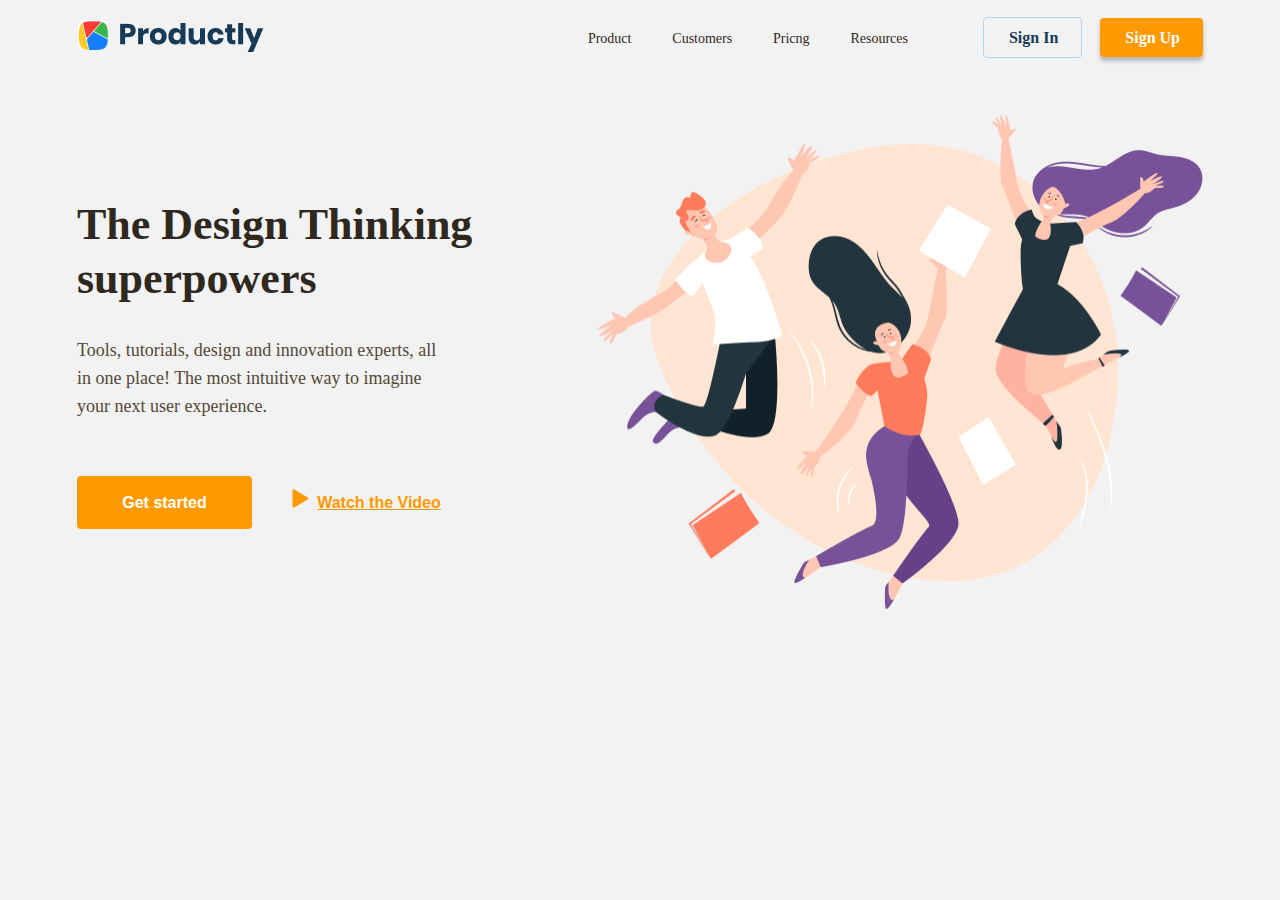
==== productly/index.html @ d5a07371 "added homework-8" ====
<!DOCTYPE html>
<html lang="en">

<head>
    <meta charset="UTF-8" />
    <meta http-equiv="X-UA-Compatible" content="IE=edge" />
    <meta name="viewport" content="width=device-width, initial-scale=1.0" />
    <title>Productly</title>

    <link rel="stylesheet" href="css/style.css" />
</head>

<body>
    <header class="header">
        <div class="container">
            <a href="#">
                <img class="logo" src="img/logo.png" alt="logo" width="187px" height="32px" />
            </a>
            <nav class="menu">
                <ul>
                    <li>
                        <a href="#">Product</a>
                    </li>
                    <li>
                        <a href="#">Customers</a>
                    </li>
                    <li>
                        <a href="#">Pricng</a>
                    </li>
                    <li>
                        <a href="#">Resources</a>
                    </li>
                </ul>
                <div class="sign">
                    <a href="#">Sign In</a>
                    <a href="#">Sign Up</a>
                </div>
            </nav>
        </div>
    </header>
    <main>
        <section class="hero">
            <div class="container">
                <div class="hero-text">
                    <h1>The Design Thinking superpowers</h1>
                    <p>
                        Tools, tutorials, design and innovation experts, all <br /> in one place! The most intuitive way to imagine <br /> your next user experience.
                    </p>
                    <button type="button" class="get-started">Get started</button>
                    <button type="button" class="watch-video">Watch the Video</button>
                </div>
                <div class="hero-illustration">
                    <img src="img/hero-illustration.png" alt="hero-illustration" width="605" height="495" />
                </div>
            </div>
        </section>
    </main>
</body>

</html>
---- productly/css/style.css ----
* {
    margin: 0;
    padding: 0;
    box-sizing: border-box;
    line-height: 1;
    background-color: #f2f2f2;
}

.container {
    max-width: 1126px;
    margin: 0 auto;
}

.header {
    position: relative;
    padding-top: 20px;
    margin-bottom: 30px;
}

.header .container {
    display: flex;
    justify-content: space-between;
    align-items: center;
}

.menu ul {
    min-width: 350px;
    position: absolute;
    display: flex;
    justify-content: space-between;
    align-items: center;
    list-style: none;
}

.menu li {
    margin-right: 30px;
}

.menu li a {
    font-weight: 400;
    font-size: 14px;
    color: #2f281e;
    text-decoration: none;
}

.sign {
    margin-left: 395px;
}

.sign a {
    text-decoration: none;
    font-weight: 600;
    font-size: 16px;
    padding: 11px 23px 11px 25px;
}

.sign a:first-child {
    width: 102px;
    height: 46px;
    color: #173a56;
    border: 1px solid #BCD0E5;
    border-radius: 4px;
    margin-right: 14px;
}

.sign a:last-child {
    width: 110px;
    height: 46px;
    color: #ffffff;
    background: #ff9900;
    box-shadow: 0px 4px 4px rgba(0, 0, 0, 0.25);
    border-radius: 4px;
    border: none;
}

.hero .container {
    display: flex;
    flex-direction: row;
    justify-content: space-between;
}

.hero-text {
    padding-top: 113px;
}

.hero-text h1 {
    width: 518px;
    height: 108px;
    margin-right: 3px;
    margin-bottom: 30px;
    font-weight: 700;
    font-size: 44px;
    line-height: 54px;
    color: #2f281e;
}

.hero-text p {
    width: 458px;
    height: 95px;
    font-weight: 400;
    font-size: 18px;
    line-height: 28px;
    color: #544837;
    margin-bottom: 45px;
    margin-right: 63px;
}

.hero .get-started {
    width: 175px;
    height: 53px;
    background: #ff9900;
    border-radius: 4px;
    border: none;
    font-weight: 700;
    font-size: 16px;
    color: #ffffff;
    margin-right: 30px;
}

.hero-text .watch-video {
    width: 161px;
    height: 23px;
    font-weight: 600;
    font-size: 16px;
    text-decoration-line: underline;
    color: #ff9900;
    border: none;
}

.hero-text .watch-video:before {
    content: url("../img/play.png");
    width: 20px;
    height: 17px;
    margin-right: 8px;
}

.hero-illustration {
    padding-top: 30px;
    padding-bottom: 111px;
}
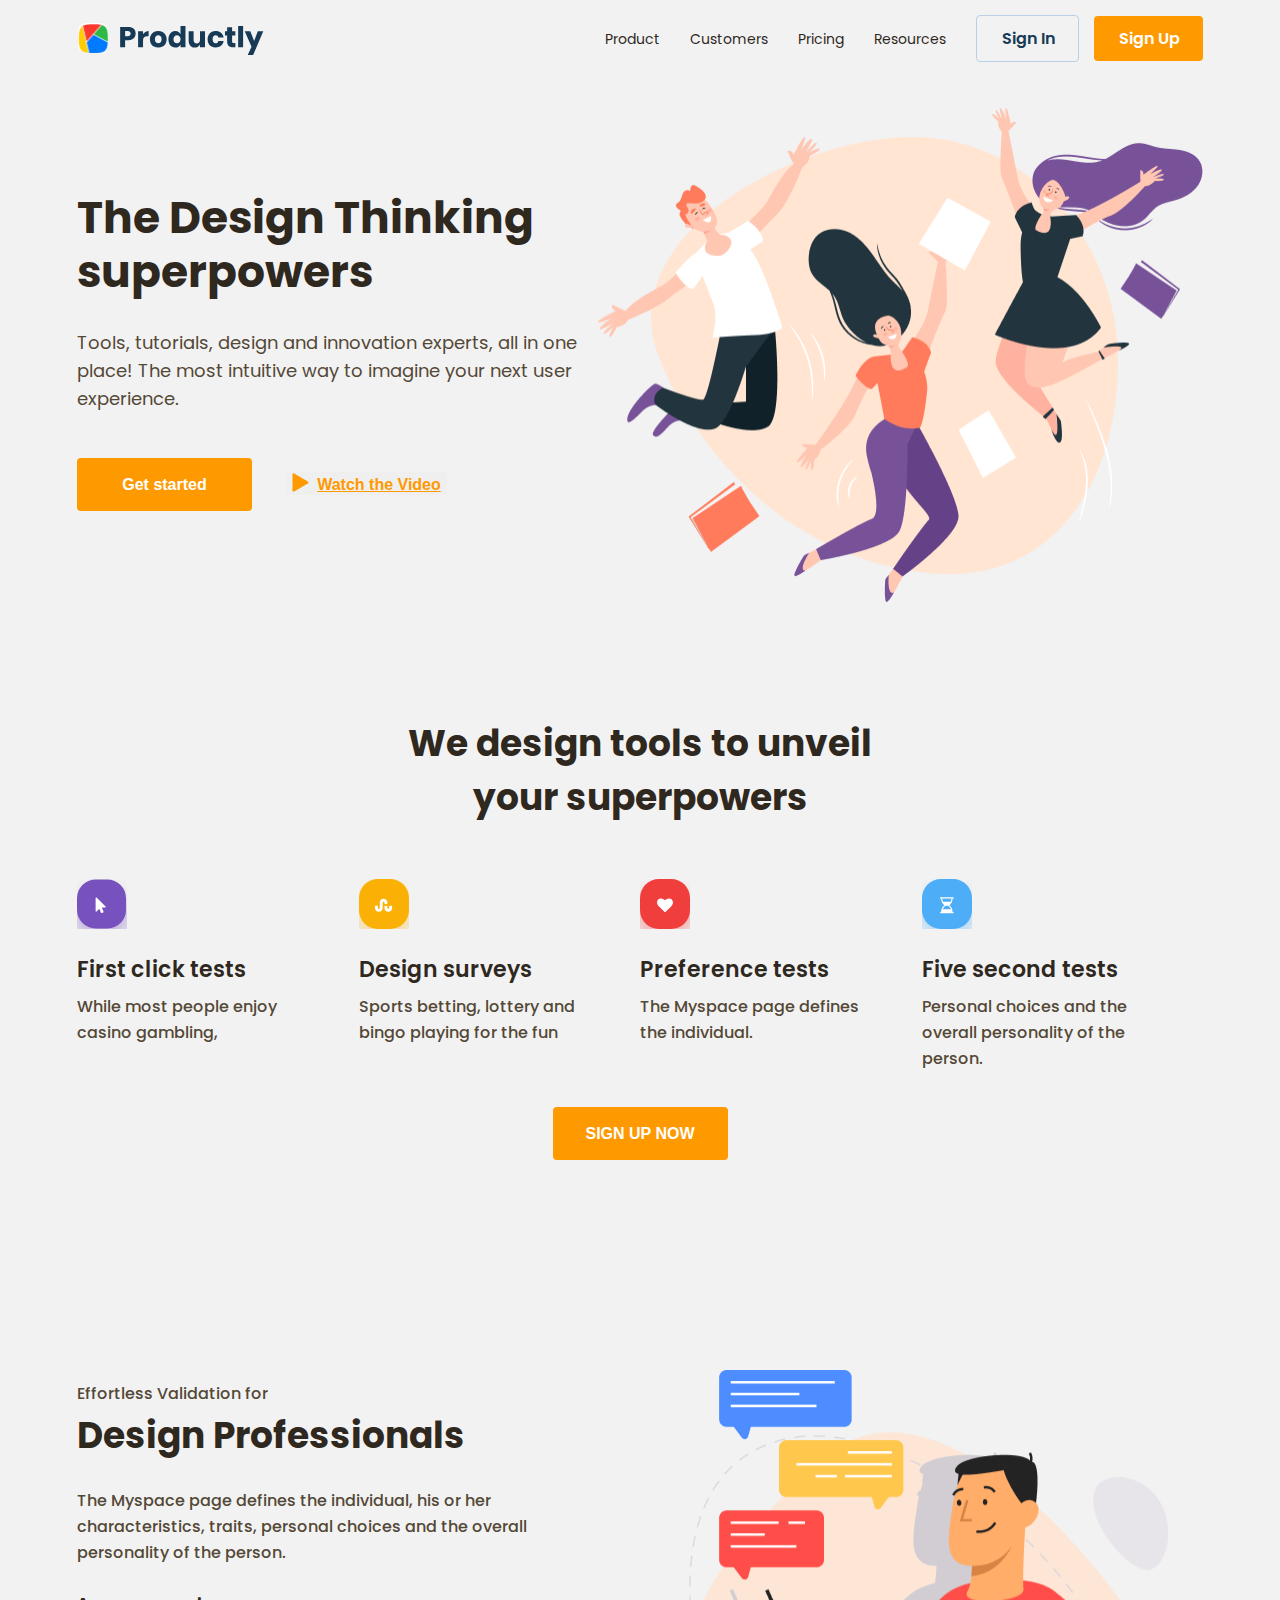
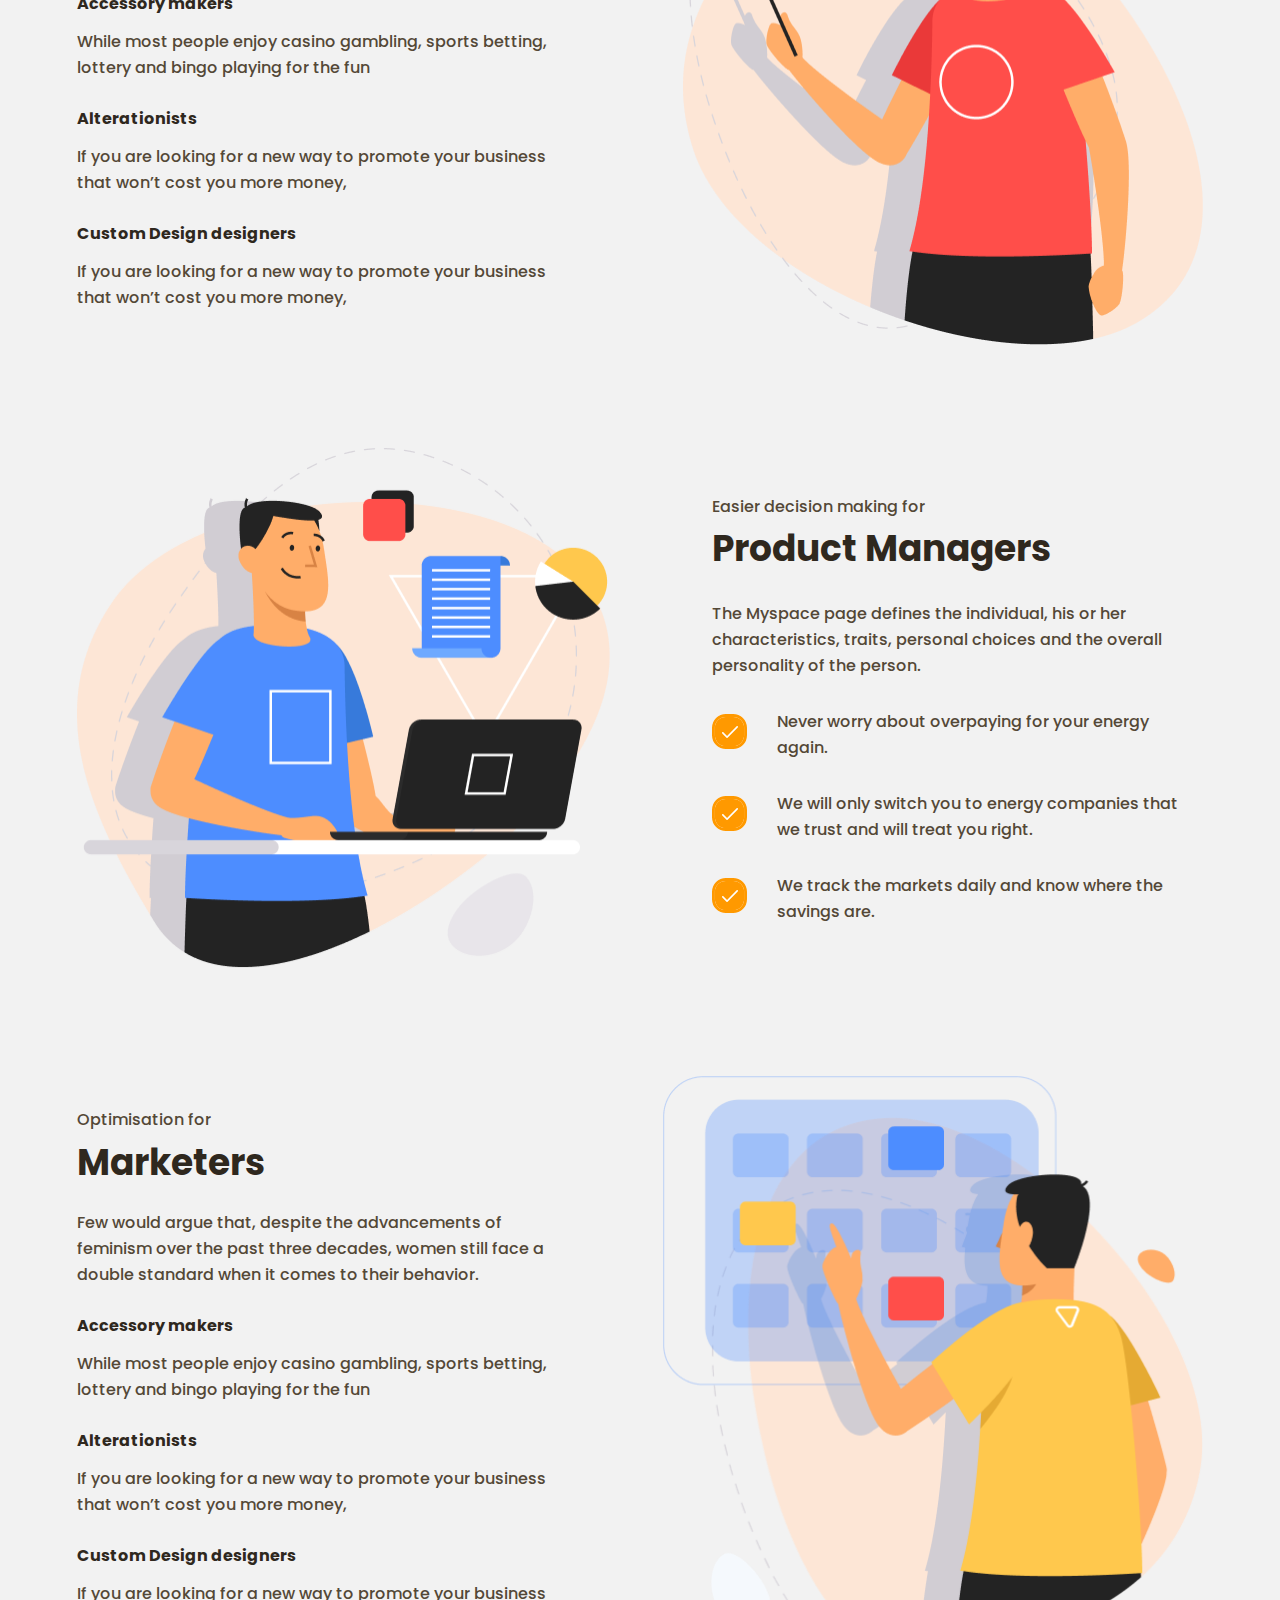
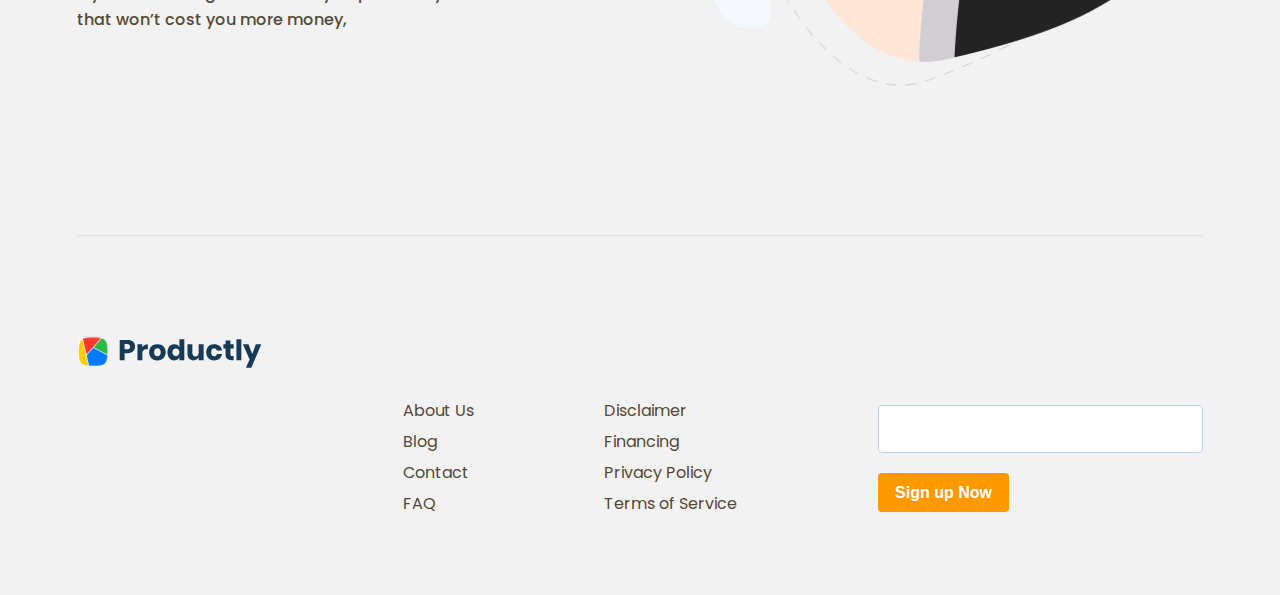
==== commit b5bc8368: "add scss, mobile first for productly" ====
--- a/productly/index.html
+++ b/productly/index.html
@@ -2,21 +2,32 @@
 <html lang="en">
 
 <head>
-    <meta charset="UTF-8" />
-    <meta http-equiv="X-UA-Compatible" content="IE=edge" />
-    <meta name="viewport" content="width=device-width, initial-scale=1.0" />
+    <meta charset="UTF-8">
+    <meta http-equiv="X-UA-Compatible" content="IE=edge">
+    <meta name="viewport" content="width=device-width, initial-scale=1.0">
     <title>Productly</title>
-
-    <link rel="stylesheet" href="css/style.css" />
+    <link rel="stylesheet" href="css/reset.css">
+    <link rel="preconnect" href="https://fonts.googleapis.com">
+    <link rel="preconnect" href="https://fonts.gstatic.com" crossorigin>
+    <link href="https://fonts.googleapis.com/css2?family=Poppins:wght@400;500;700&display=swap" rel="stylesheet">
+    <link rel="stylesheet" href="css/style.css">
 </head>
 
 <body>
     <header class="header">
         <div class="container">
             <a href="#">
-                <img class="logo" src="img/logo.png" alt="logo" width="187px" height="32px" />
+                <img class="header__logo" src="img/logo.svg" alt="logo" width="187px" height="32px">
             </a>
-            <nav class="menu">
+            <nav class="header__menu">
+                <button class="button-menu" type="button">
+                    <svg class="icon icon-menu" width="30" height="30">
+                      <use xlink:href="img/sprite.svg#icon-menu"></use>
+                    </svg>
+                    <svg class="icon icon-close" width="30" height="30">
+                      <use xlink:href="img/sprite.svg#icon-close"></use>
+                    </svg>
+                  </button>
                 <ul>
                     <li>
                         <a href="#">Product</a>
@@ -25,36 +36,196 @@
                         <a href="#">Customers</a>
                     </li>
                     <li>
-                        <a href="#">Pricng</a>
+                        <a href="#">Pricing</a>
                     </li>
                     <li>
                         <a href="#">Resources</a>
                     </li>
+                    <li>
+                        <a class="sign-in" href="#">Sign In</a>
+                    </li>
+                    <li>
+                        <a class="sign-up" href="#">Sign Up</a>
+                    </li>
                 </ul>
-                <div class="sign">
-                    <a href="#">Sign In</a>
-                    <a href="#">Sign Up</a>
-                </div>
             </nav>
         </div>
     </header>
     <main>
         <section class="hero">
             <div class="container">
-                <div class="hero-text">
+                <div class="hero__text">
                     <h1>The Design Thinking superpowers</h1>
                     <p>
-                        Tools, tutorials, design and innovation experts, all <br /> in one place! The most intuitive way to imagine <br /> your next user experience.
+                        Tools, tutorials, design and innovation experts, all in one place! The most intuitive way to imagine your next user experience.
                     </p>
                     <button type="button" class="get-started">Get started</button>
                     <button type="button" class="watch-video">Watch the Video</button>
                 </div>
-                <div class="hero-illustration">
-                    <img src="img/hero-illustration.png" alt="hero-illustration" width="605" height="495" />
+                <div class="hero__illustration">
+                    <img src="img/hero-illustration.png" alt="hero-illustration">
+                </div>
+            </div>
+        </section>
+        <section class="tools">
+            <div class="container">
+                <h2>We design tools to unveil your superpowers</h2>
+                <ul>
+                    <li>
+                        <svg class="icon" width="50" height="50">
+                            <use xlink:href="img/sprite.svg#click"></use>
+                        </svg>
+                        <h5>First click tests</h5>
+                        <p>While most people enjoy casino gambling,</p>
+                    </li>
+                    <li>
+                        <svg class="icon" width="50" height="50">
+                            <use xlink:href="img/sprite.svg#wave"></use>
+                        </svg>
+                        <h5>Design surveys</h5>
+                        <p>Sports betting, lottery and bingo playing for the fun</p>
+                    </li>
+                    <li>
+                        <svg class="icon" width="50" height="50">
+                            <use xlink:href="img/sprite.svg#heart"></use>
+                        </svg>
+                        <h5>Preference tests</h5>
+                        <p>The Myspace page defines the individual.</p>
+                    </li>
+                    <li>
+                        <svg class="icon" width="50" height="50">
+                            <use xlink:href="img/sprite.svg#time"></use>
+                        </svg>
+                        <h5>Five second tests</h5>
+                        <p>Personal choices and the overall personality of the person.</p>
+                    </li>
+                </ul>
+                <button type="button">sign up now</button>
+            </div>
+        </section>
+        <section class="design-proffesional">
+            <div class="container">
+                <div class="design-proffesional__text">
+                    <p>Effortless Validation for</p>
+                    <h2>Design Professionals</h2>
+                    <p>The Myspace page defines the individual, his or her characteristics, traits, personal choices and the overall personality of the person.</p>
+                    <h6>Accessory makers</h6>
+                    <p>While most people enjoy casino gambling, sports betting, lottery and bingo playing for the fun</p>
+                    <h6>Alterationists</h6>
+                    <p>If you are looking for a new way to promote your business that won’t cost you more money,</p>
+                    <h6>Custom Design designers</h6>
+                    <p>If you are looking for a new way to promote your business that won’t cost you more money,</p>
+                </div>
+                <div class="design-proffesional__image">
+                    <img src="img/design-proffesional.png" alt="design proffesional">
+                </div>
+            </div>
+        </section>
+        <section class="product-manager">
+            <div class="container">
+                <div class="product-manager__image">
+                    <img src="img/product-manager.png" alt="product manager">
+                </div>
+                <div class="product-manager__wrapper">
+                    <div class="product-manager__text">
+                        <p>Easier decision making for</p>
+                        <h2>Product Managers</h2>
+                        <p>The Myspace page defines the individual, his or her characteristics, traits, personal choices and the overall personality of the person. </p>
+                    </div>
+                    <div class="product-manager__list">
+                        <ul>
+                            <li>
+                                <svg class="icon" width="35" height="35">
+                                    <use xlink:href="img/sprite.svg#icon-yes"></use>
+                                </svg>
+                                <p>Never worry about overpaying for your energy again.</p>
+                            </li>
+                            <li>
+                                <svg class="icon" width="35" height="35">
+                                    <use xlink:href="img/sprite.svg#icon-yes"></use>
+                                </svg>
+                                <p>We will only switch you to energy companies that we trust and will treat you right.</p>
+                            </li>
+                            <li>
+                                <svg class="icon" width="35" height="35">
+                                    <use xlink:href="img/sprite.svg#icon-yes"></use>
+                                </svg>
+                                <p>We track the markets daily and know where the savings are.</p>
+                            </li>
+                        </ul>
+                    </div>
+                </div>
+            </div>
+        </section>
+        <section class="marketers">
+            <div class="container">
+                <div class="marketers__text">
+                    <p>Optimisation for</p>
+                    <h2>Marketers</h2>
+                    <p>Few would argue that, despite the advancements of feminism over the past three decades, women still face a double standard when it comes to their behavior.</p>
+                    <h6>Accessory makers</h6>
+                    <p>While most people enjoy casino gambling, sports betting, lottery and bingo playing for the fun</p>
+                    <h6>Alterationists</h6>
+                    <p>If you are looking for a new way to promote your business that won’t cost you more money,</p>
+                    <h6>Custom Design designers</h6>
+                    <p>If you are looking for a new way to promote your business that won’t cost you more money,</p>
+                </div>
+                <div class="marketers__image">
+                    <img src="img/marketers.png" alt="marketers image">
                 </div>
             </div>
         </section>
     </main>
+    <footer class="footer">
+        <div class="container">
+            <a href="#" class="footer__logo">
+                <img src="img/logo.svg" alt="logo productly" width="185" height="32">
+            </a>
+            <div class="footer__wrapper">
+                <div class="footer__quick-links">
+                    <ul>
+                        <li>
+                            <a href="#">About Us</a>
+                        </li>
+                        <li>
+                            <a href="#">Blog</a>
+                        </li>
+                        <li>
+                            <a href="#">Contact</a>
+                        </li>
+                        <li>
+                            <a href="#">FAQ</a>
+                        </li>
+                    </ul>
+                </div>
+                <div class="footer__legal-stuff">
+                    <ul>
+                        <li>
+                            <a href="#">Disclaimer</a>
+                        </li>
+                        <li>
+                            <a href="#">Financing</a>
+                        </li>
+                        <li>
+                            <a href="#">Privacy Policy</a>
+                        </li>
+                        <li>
+                            <a href="#">Terms of Service</a>
+                        </li>
+                    </ul>
+                </div>
+            </div>
+            <div class="footer__last-sign">
+                <form>
+                    <label>
+                    <input type="email">
+                    </label>
+                    <button type="submit">Sign up Now</button>
+                </form>
+            </div>
+        </div>
+    </footer>
+    <script src="js/script.js"></script>
 </body>
 
 </html>--- a/productly/css/style.css
+++ b/productly/css/style.css
@@ -3,109 +3,147 @@
     padding: 0;
     box-sizing: border-box;
     line-height: 1;
+}
+
+body {
     background-color: #f2f2f2;
+    font-family: "Poppins", sans-serif;
 }
 
 .container {
     max-width: 1126px;
     margin: 0 auto;
+    padding: 0 10px;
 }
 
 .header {
-    position: relative;
-    padding-top: 20px;
-    margin-bottom: 30px;
+    padding-bottom: 50px;
+    background-color: #f2f2f2;
 }
 
 .header .container {
+    min-height: 78px;
     display: flex;
     justify-content: space-between;
     align-items: center;
 }
 
-.menu ul {
-    min-width: 350px;
-    position: absolute;
-    display: flex;
-    justify-content: space-between;
+.header__logo {
+    display: flex;
+}
+
+.header__menu {
+    display: flex;
+}
+
+.header__menu .button-menu {
+    position: relative;
+    z-index: 20;
+    border: none;
+    background-color: transparent;
+    cursor: pointer;
+}
+
+.header__menu .button-menu svg {
+    fill: #ff9900;
+}
+
+.header__menu .button-menu svg.icon-close {
+    display: none;
+    fill: #fff;
+}
+
+.header__menu>ul {
+    position: fixed;
+    top: 0;
+    bottom: 0;
+    left: 0;
+    right: 0;
+    z-index: 10;
+    display: flex;
+    flex-direction: column;
+    justify-content: center;
     align-items: center;
-    list-style: none;
-}
-
-.menu li {
-    margin-right: 30px;
-}
-
-.menu li a {
+    transform: translateX(-100%);
+    background-color: #ff9900;
+    padding: 30px 15px;
+    transition-property: transform;
+    transition-duration: 0.5s;
+}
+
+.header__menu>ul li .sign-in {
+    font-size: 26px;
+    padding: 3px 8px;
+    color: #fff;
+}
+
+.header__menu>ul li .sign-up {
+    font-size: 26px;
+    padding: 3px 8px;
+    color: #000;
+}
+
+.header__menu>ul li:not(:last-child) {
+    margin-bottom: 20px;
+}
+
+.header__menu>ul li a {
+    font-size: 24px;
+    text-align: center;
+    text-decoration: none;
+}
+
+.header__menu--active .button-menu {
+    position: fixed;
+    top: 23px;
+    right: 11px;
+}
+
+.header__menu--active .button-menu svg.icon-menu {
+    display: none;
+}
+
+.header__menu--active .button-menu svg.icon-close {
+    display: block;
+}
+
+.header__menu--active>ul {
+    display: flex;
+    transform: translateX(0);
+}
+
+main .hero {
+    padding-bottom: 100px;
+}
+
+main .hero .container {
+    display: flex;
+    flex-direction: column;
+}
+
+main .hero__text {
+    text-align: center;
+    margin-bottom: 35px;
+}
+
+main .hero__text h1 {
+    margin-bottom: 25px;
+    font-weight: 700;
+    font-size: 26px;
+    line-height: 40px;
+    color: #2f281e;
+}
+
+main .hero__text p {
     font-weight: 400;
-    font-size: 14px;
-    color: #2f281e;
-    text-decoration: none;
-}
-
-.sign {
-    margin-left: 395px;
-}
-
-.sign a {
-    text-decoration: none;
-    font-weight: 600;
     font-size: 16px;
-    padding: 11px 23px 11px 25px;
-}
-
-.sign a:first-child {
-    width: 102px;
-    height: 46px;
-    color: #173a56;
-    border: 1px solid #BCD0E5;
-    border-radius: 4px;
-    margin-right: 14px;
-}
-
-.sign a:last-child {
-    width: 110px;
-    height: 46px;
-    color: #ffffff;
-    background: #ff9900;
-    box-shadow: 0px 4px 4px rgba(0, 0, 0, 0.25);
-    border-radius: 4px;
-    border: none;
-}
-
-.hero .container {
-    display: flex;
-    flex-direction: row;
-    justify-content: space-between;
-}
-
-.hero-text {
-    padding-top: 113px;
-}
-
-.hero-text h1 {
-    width: 518px;
-    height: 108px;
-    margin-right: 3px;
-    margin-bottom: 30px;
-    font-weight: 700;
-    font-size: 44px;
-    line-height: 54px;
-    color: #2f281e;
-}
-
-.hero-text p {
-    width: 458px;
-    height: 95px;
-    font-weight: 400;
-    font-size: 18px;
-    line-height: 28px;
-    color: #544837;
-    margin-bottom: 45px;
-    margin-right: 63px;
-}
-
-.hero .get-started {
+    text-align: justify;
+    line-height: 20px;
+    color: #544837;
+    margin-bottom: 35px;
+}
+
+main .hero__text .get-started {
     width: 175px;
     height: 53px;
     background: #ff9900;
@@ -113,11 +151,12 @@
     border: none;
     font-weight: 700;
     font-size: 16px;
-    color: #ffffff;
-    margin-right: 30px;
-}
-
-.hero-text .watch-video {
+    color: #fff;
+    cursor: pointer;
+    margin-bottom: 20px;
+}
+
+main .hero__text .watch-video {
     width: 161px;
     height: 23px;
     font-weight: 600;
@@ -125,16 +164,574 @@
     text-decoration-line: underline;
     color: #ff9900;
     border: none;
-}
-
-.hero-text .watch-video:before {
-    content: url("../img/play.png");
+    cursor: pointer;
+}
+
+main .hero__text .watch-video:before {
+    content: "" url("../img/play.png") "";
     width: 20px;
     height: 17px;
     margin-right: 8px;
-}
-
-.hero-illustration {
-    padding-top: 30px;
-    padding-bottom: 111px;
-}
+    vertical-align: -2px;
+}
+
+main .hero__illustration img {
+    max-width: 100%;
+}
+
+main .tools {
+    padding-bottom: 100px;
+}
+
+main .tools .container {
+    display: flex;
+    flex-direction: column;
+    justify-content: center;
+    align-items: center;
+}
+
+main .tools h2 {
+    font-weight: 700;
+    font-size: 22px;
+    text-align: center;
+    color: #2f281e;
+    margin-bottom: 25px;
+}
+
+main .tools ul {
+    list-style: none;
+    margin-bottom: 35px;
+}
+
+main .tools ul li {
+    display: flex;
+    flex-direction: column;
+    align-items: center;
+}
+
+main .tools ul li:not(:last-child) {
+    margin-bottom: 20px;
+}
+
+main .tools ul li .icon {
+    margin-bottom: 10px;
+}
+
+main .tools ul li h5 {
+    font-weight: 600;
+    font-size: 18px;
+    color: #2f281e;
+    margin-bottom: 10px;
+}
+
+main .tools ul li p {
+    text-align: center;
+    font-weight: 500;
+    font-size: 15px;
+    color: #544837;
+}
+
+main .tools button {
+    text-transform: uppercase;
+    min-width: 175px;
+    min-height: 53px;
+    font-weight: 700;
+    font-size: 14px;
+    color: #fff;
+    background: #ff9900;
+    border-radius: 4px;
+    border: none;
+    cursor: pointer;
+}
+
+main .design-proffesional {
+    padding-bottom: 100px;
+}
+
+main .design-proffesional .container {
+    display: flex;
+    flex-direction: column;
+    justify-content: center;
+    align-items: center;
+}
+
+main .design-proffesional__text {
+    margin-bottom: 35px;
+}
+
+main .design-proffesional__text h2 {
+    font-weight: 700;
+    font-size: 22px;
+    color: #2f281e;
+    margin-bottom: 25px;
+    text-align: center;
+}
+
+main .design-proffesional__text p {
+    font-weight: 500;
+    font-size: 14px;
+    line-height: 16px;
+    color: #544837;
+    margin-bottom: 20px;
+}
+
+main .design-proffesional__text p:first-child {
+    font-weight: 500;
+    font-size: 10px;
+    color: #544837;
+    margin-bottom: 3px;
+}
+
+main .design-proffesional__text h6 {
+    text-align: center;
+    font-weight: 700;
+    font-size: 16px;
+    color: #2f281e;
+    margin-bottom: 12px;
+}
+
+main .design-proffesional__image img {
+    max-width: 100%;
+}
+
+main .product-manager {
+    padding-bottom: 100px;
+}
+
+main .product-manager .container {
+    display: flex;
+    flex-direction: column;
+    justify-content: center;
+    align-items: center;
+}
+
+main .product-manager__image {
+    margin-bottom: 35px;
+}
+
+main .product-manager__image img {
+    max-width: 100%;
+}
+
+main .product-manager__text {
+    margin-bottom: 25px;
+}
+
+main .product-manager__text h2 {
+    text-align: center;
+    font-weight: 700;
+    font-size: 22px;
+    color: #2f281e;
+    margin-bottom: 25px;
+}
+
+main .product-manager__text p {
+    font-weight: 500;
+    font-size: 14px;
+    line-height: 16px;
+    color: #544837;
+}
+
+main .product-manager__text p:first-child {
+    font-size: 10px;
+    color: #544837;
+    margin-bottom: 3px;
+}
+
+main .product-manager__list ul {
+    font-weight: 500;
+    font-size: 14px;
+    line-height: 20px;
+    color: #544837;
+    list-style: none;
+}
+
+main .product-manager__list ul li {
+    display: flex;
+}
+
+main .product-manager__list ul li .icon {
+    flex-shrink: 0;
+    align-self: center;
+    width: 25px;
+    height: 25px;
+    margin-right: 10px;
+}
+
+main .product-manager__list ul li:not(:last-child) {
+    margin-bottom: 20px;
+}
+
+.marketers {
+    padding-bottom: 100px;
+}
+
+.marketers .container {
+    display: flex;
+    flex-direction: column;
+    justify-content: center;
+    align-items: center;
+}
+
+.marketers__text {
+    margin-bottom: 25px;
+}
+
+.marketers__text h2 {
+    text-align: center;
+    font-weight: 700;
+    font-size: 24px;
+    color: #2f281e;
+    margin-bottom: 20px;
+}
+
+.marketers__text p {
+    font-weight: 500;
+    font-size: 14px;
+    color: #544837;
+    margin-bottom: 20px;
+}
+
+.marketers__text p:first-child {
+    margin-bottom: 3px;
+}
+
+.marketers__text h6 {
+    text-align: center;
+    font-weight: 700;
+    font-size: 16px;
+    line-height: 26px;
+    color: #2f281e;
+    margin-bottom: 12px;
+}
+
+.marketers__image img {
+    max-width: 100%;
+}
+
+.footer {
+    padding-bottom: 20px;
+}
+
+.footer .container {
+    display: flex;
+    flex-direction: column;
+    border-top: 1px solid rgba(188, 208, 229, 0.496913);
+    padding-top: 20px;
+}
+
+.footer__logo {
+    padding-bottom: 40px;
+}
+
+.footer ul {
+    list-style: none;
+}
+
+.footer ul li:not(:last-child) {
+    margin-bottom: 15px;
+}
+
+.footer ul li a {
+    text-decoration: none;
+    font-weight: 400;
+    font-size: 16px;
+    color: #544837;
+}
+
+.footer__wrapper {
+    display: flex;
+    justify-content: space-between;
+    text-align: center;
+    margin-bottom: 30px;
+}
+
+.footer__last-sign {
+    text-align: center;
+}
+
+.footer__last-sign label input {
+    width: 100%;
+    height: 48px;
+    margin-bottom: 20px;
+    background: #fff;
+    border: 1px solid #BCD0E5;
+    border-radius: 4px;
+}
+
+.footer__last-sign button {
+    width: 131px;
+    height: 39px;
+    font-weight: 700;
+    font-size: 16px;
+    text-align: center;
+    color: #fff;
+    background: #ff9900;
+    border-radius: 4px;
+    border: none;
+    cursor: pointer;
+}
+
+@media only screen and (min-width: 1200px) {
+    .container {
+        padding: 0;
+    }
+    .header {
+        padding-bottom: 30px;
+    }
+    .header__menu .button-menu {
+        display: none;
+    }
+    .header__menu>ul {
+        position: unset;
+        z-index: 0;
+        transform: unset;
+        flex-direction: row;
+        background-color: #f2f2f2;
+        padding: 0;
+        transition-property: none;
+    }
+    .header__menu>ul li a {
+        text-align: center;
+        transition-property: unset;
+        font-weight: 400;
+        font-size: 14px;
+        color: #2f281e;
+        text-decoration: none;
+    }
+    .header__menu>ul li .sign-in {
+        font-weight: 600;
+        font-size: 16px;
+        padding: 11px 23px 11px 25px;
+        color: #173a56;
+        border: 1px solid #BCD0E5;
+        border-radius: 4px;
+        margin-right: -15px;
+    }
+    .header__menu>ul li .sign-up {
+        color: #fff;
+        background: #ff9900;
+        border-radius: 4px;
+        border: none;
+        font-weight: 600;
+        font-size: 16px;
+        padding: 11px 23px 11px 25px;
+    }
+    .header__menu>ul li:not(:last-child) {
+        margin-bottom: 0px;
+        margin-right: 30px;
+    }
+    main .hero {
+        padding-bottom: 111px;
+    }
+    main .hero .container {
+        flex-direction: row;
+        justify-content: space-between;
+    }
+    main .hero__text {
+        text-align: left;
+        margin-bottom: 0px;
+        margin-right: 3px;
+        padding-top: 83px;
+    }
+    main .hero__text h1 {
+        margin-bottom: 30px;
+        font-size: 44px;
+        line-height: 54px;
+    }
+    main .hero__text p {
+        font-size: 18px;
+        line-height: 28px;
+        text-align: left;
+        margin-bottom: 45px;
+    }
+    main .hero__text .get-started {
+        margin-right: 30px;
+        margin-bottom: 0;
+    }
+    main .hero__illustration img {
+        max-width: none;
+        width: 605px;
+        height: 495px;
+    }
+    main .tools {
+        padding-bottom: 210px;
+    }
+    main .tools h2 {
+        width: 540px;
+        font-size: 36px;
+        line-height: 54px;
+        margin-bottom: 54px;
+    }
+    main .tools ul {
+        display: inherit;
+        width: 100%;
+    }
+    main .tools ul li {
+        align-items: flex-start;
+        width: 25%;
+    }
+    main .tools ul li:not(:last-child) {
+        margin-bottom: 0;
+    }
+    main .tools ul li .icon {
+        margin-bottom: 30px;
+    }
+    main .tools ul li h5 {
+        font-weight: 600;
+        font-size: 22px;
+        color: #2f281e;
+        margin-bottom: 13px;
+    }
+    main .tools ul li p {
+        width: 240px;
+        text-align: left;
+        font-weight: 500;
+        font-size: 16px;
+        line-height: 26px;
+    }
+    main .tools button {
+        font-size: 16px;
+    }
+    main .design-proffesional .container {
+        flex-direction: row;
+    }
+    main .design-proffesional__text {
+        margin-bottom: 0;
+        margin-right: 104px;
+    }
+    main .design-proffesional__text h2 {
+        font-size: 36px;
+        line-height: 54px;
+        text-align: left;
+    }
+    main .design-proffesional__text p {
+        font-size: 16px;
+        line-height: 26px;
+        margin-bottom: 25px;
+    }
+    main .design-proffesional__text p:first-child {
+        font-size: 16px;
+        line-height: 24px;
+    }
+    main .design-proffesional__text h6 {
+        text-align: left;
+        line-height: 26px;
+    }
+    main .design-proffesional__image img {
+        max-width: none;
+        width: 520px;
+        height: 575px;
+    }
+    main .product-manager {
+        padding-bottom: 105px;
+    }
+    main .product-manager .container {
+        flex-direction: row;
+    }
+    main .product-manager__image {
+        margin-right: 100px;
+        margin-bottom: 0px;
+    }
+    main .product-manager__image img {
+        max-width: none;
+        width: 535px;
+        height: 520px;
+    }
+    main .product-manager__text {
+        margin-bottom: 30px;
+    }
+    main .product-manager__text h2 {
+        text-align: left;
+        font-size: 36px;
+        line-height: 54px;
+    }
+    main .product-manager__text p {
+        font-size: 16px;
+        line-height: 26px;
+    }
+    main .product-manager__text p:first-child {
+        font-size: 16px;
+        line-height: 24px;
+    }
+    main .product-manager__list ul {
+        font-size: 16px;
+        line-height: 26px;
+    }
+    main .product-manager__list ul li .icon {
+        align-self: stretch;
+        width: 35px;
+        height: 35px;
+        margin-right: 30px;
+    }
+    main .product-manager__list ul li .icon:first-child {
+        margin-top: 5px;
+    }
+    main .product-manager__list ul li:not(:last-child) {
+        margin-bottom: 30px;
+    }
+    main .product-manager__list-text li:not(:last-child) {
+        margin-bottom: 30px;
+    }
+    main .marketers {
+        padding-bottom: 146px;
+    }
+    main .marketers .container {
+        flex-direction: row;
+    }
+    main .marketers__text {
+        margin-bottom: 0;
+        margin-right: 104px;
+    }
+    main .marketers__text h2 {
+        text-align: left;
+        font-size: 36px;
+        line-height: 54px;
+    }
+    main .marketers__text p {
+        font-size: 16px;
+        line-height: 26px;
+        margin-bottom: 25px;
+    }
+    main .marketers__text h6 {
+        text-align: left;
+    }
+    main .marketers__image img {
+        max-width: unset;
+        width: 540px;
+        height: 610px;
+    }
+    .footer {
+        padding-bottom: 83px;
+    }
+    .footer .container {
+        flex-direction: row;
+        justify-content: space-between;
+        align-items: center;
+        padding-top: 100px;
+    }
+    .footer__logo {
+        padding-bottom: 0px;
+        align-self: flex-start;
+    }
+    .footer__wrapper {
+        padding-top: 67px;
+        text-align: unset;
+        margin-bottom: 0px;
+    }
+    .footer__quick-links {
+        margin-right: 130px;
+    }
+    .footer__last-sign {
+        align-self: flex-end;
+    }
+    .footer__last-sign label input {
+        width: 325px;
+    }
+    .footer__last-sign button {
+        display: block;
+    }
+}
+
+
+/*# sourceMappingURL=style.css.map */